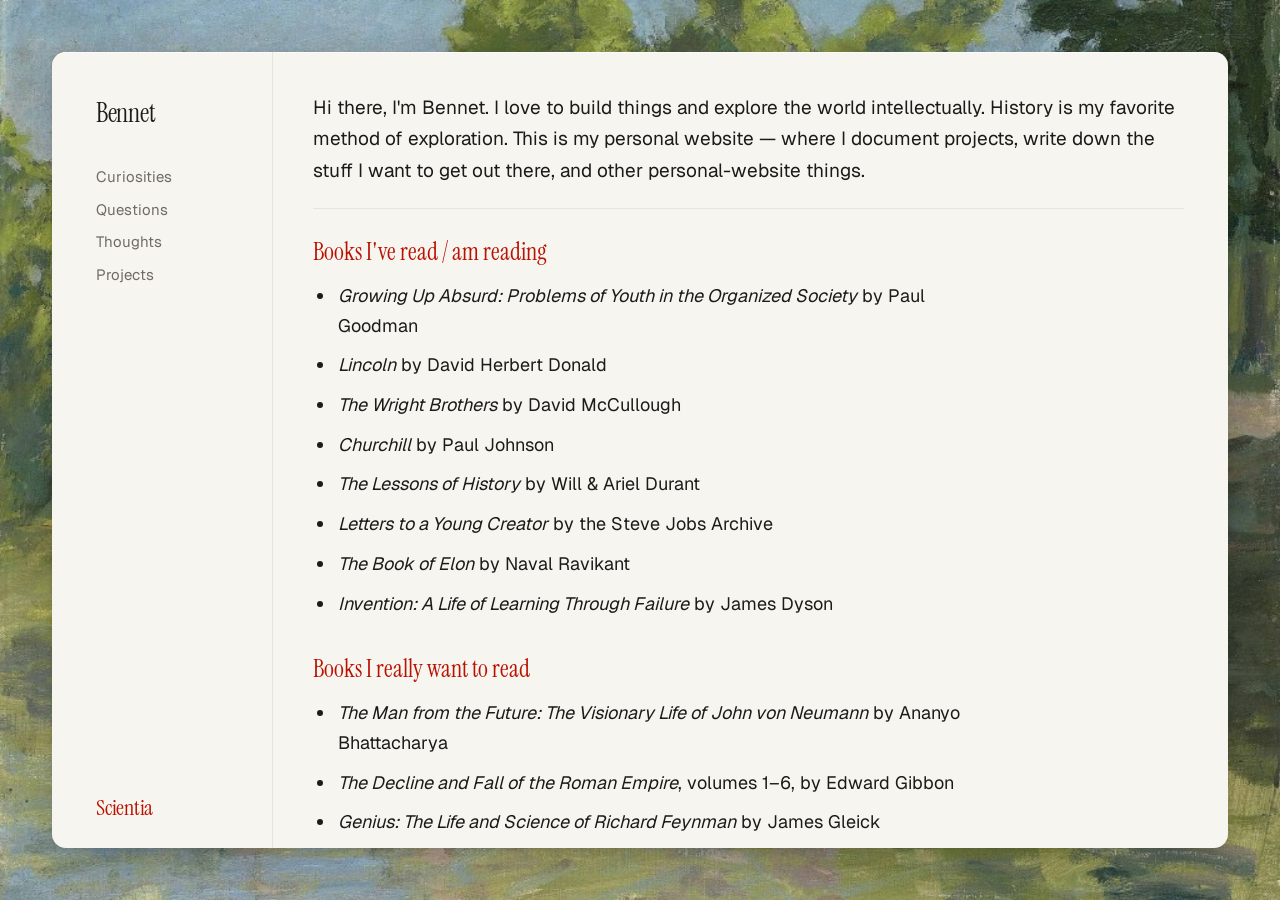
==== index.html @ 8492afeb "Add Fascinating People section to the homepage. Co-authored-by: Cursor <cursoragent@cursor.com>" ====
<!doctype html>
<html lang="en">
<head>
  <meta charset="utf-8">
  <meta name="viewport" content="width=device-width, initial-scale=1">
  <!-- Change "Benn" everywhere to whatever you want shown. -->
  <title>Bennet</title>
  <link rel="stylesheet" href="style.css">
</head>
<body>
  <div class="layout">

    <!-- ===== Sidebar (the same block appears on every page) ===== -->
    <aside class="sidebar">
      <div class="site-name"><a href="index.html">Bennet</a></div>
      <nav class="nav">
        <a href="curiosities.html">Curiosities</a>
        <a href="questions.html">Questions</a>
        <a href="thoughts.html">Thoughts</a>
        <a href="projects.html">Projects</a>
      </nav>
      <div class="company-link"><a href="https://scientia.bennetsc.com">Scientia</a></div>
    </aside>

    <!-- ===== Page content ===== -->
    <main class="content">
      <p class="lede">Hi there, I'm Bennet. I love to build things and explore the world intellectually. History is my favorite method of exploration. This is my personal website — where I document projects, write down the stuff I want to get out there, and other personal-website things.</p>

      <section class="about-section">
        <h2>Books I've read / am reading</h2>
        <ul>
          <li><em>Growing Up Absurd: Problems of Youth in the Organized Society</em> by Paul Goodman</li>
          <li><em>Lincoln</em> by David Herbert Donald</li>
          <li><em>The Wright Brothers</em> by David McCullough</li>
          <li><em>Churchill</em> by Paul Johnson</li>
          <li><em>The Lessons of History</em> by Will &amp; Ariel Durant</li>
          <li><em>Letters to a Young Creator</em> by the Steve Jobs Archive</li>
          <li><em>The Book of Elon</em> by Naval Ravikant</li>
          <li><em>Invention: A Life of Learning Through Failure</em> by James Dyson</li>
        </ul>
      </section>

      <section class="about-section">
        <h2>Books I really want to read</h2>
        <ul>
          <li><em>The Man from the Future: The Visionary Life of John von Neumann</em> by Ananyo Bhattacharya</li>
          <li><em>The Decline and Fall of the Roman Empire</em>, volumes 1–6, by Edward Gibbon</li>
          <li><em>Genius: The Life and Science of Richard Feynman</em> by James Gleick</li>
          <li><em>The Wealth of Nations</em> by Adam Smith</li>
          <li><em>Storm of Steel</em> by Ernst Jünger</li>
          <li><em>American Prometheus: The Triumph and Tragedy of J. Robert Oppenheimer</em> by Kai Bird</li>
          <li><em>What Do You Care What Other People Think?: Further Adventures of a Curious Character</em> by Richard P. Feynman</li>
          <li><em>John Adams</em> by David McCullough</li>
          <li><em>History Matters</em> by David McCullough</li>
        </ul>
      </section>

      <section class="about-section">
        <h2>Daily podcast reel</h2>
        <ul>
          <li>Founders</li>
          <li>David Senra</li>
          <li>Hardcore History</li>
          <li>Acquired</li>
        </ul>
      </section>

      <section class="about-section">
        <h2>Fascinating People</h2>
        <ul>
          <li>Richard P. Feynman</li>
          <li>Alexander the Great</li>
          <li>J. Robert Oppenheimer</li>
          <li>Napoleon Bonaparte</li>
          <li>Wilbur &amp; Orville Wright</li>
          <li>Edwin Land</li>
          <li>Jesus</li>
          <li>Will Durant</li>
          <li>Bill Gates</li>
          <li>John D. Rockefeller</li>
          <li>Abraham Lincoln</li>
          <li>Patrick Collison</li>
          <li>Winston Churchill</li>
          <li>Isaac Newton</li>
          <li>James Dyson</li>
          <li>George Washington</li>
          <li>Elon Musk</li>
          <li>Palmer Luckey</li>
        </ul>
      </section>

      <section class="about-section">
        <h2>Life philosophy</h2>
        <ul class="philosophy">
          <li><strong>Be kind.</strong> Make somebody's day better. Treat them better than anybody has ever treated them before.</li>
          <li><strong>Be default happy.</strong> There is absolutely no upside in being miserable, and there is only gain in being happy.</li>
          <li><strong>Be useful.</strong> Do or make something that would improve the life of somebody, somewhere.</li>
          <li><strong>Be different.</strong> Stop copying the crowd. Introduce a new, unique way of experiencing life. It makes you special.</li>
          <li><strong>Think independently and reason into belief.</strong> Just because the herd is jumping off a cliff doesn't make it right.</li>
          <li><strong>Conform.</strong> It is important to be harmonious on a minimal foundation with society, or else society doesn't work.</li>
          <li><strong>Be curious. Be curious. Be curious.</strong> Being curious about everything widens your understanding exponentially.</li>
          <li><strong>Read!</strong> Read a fucking history book. You do not know <em>anything</em> about life unless you've read history books.</li>
          <li><strong>Focus.</strong> Focus on the important things in life. Focus on your goal. Limit what you pursue to just three goals.</li>
          <li><strong>Family.</strong> One of those goals should be your family. There exists no better experience in life than a loving family.</li>
          <li><strong>Purpose.</strong> Have a purpose in life. People with no purpose slowly wither away a miserable and useless existence.</li>
          <li><strong>Help.</strong> Always help anybody and everybody when you can. It is both self-fulfilling and improves a person's life.</li>
        </ul>
      </section>
    </main>

  </div>
</body>
</html>
---- style.css ----
/* ============================================================
   Personal site — villa background with framed pages.

   Edit the look by changing the variables below;
   everything else follows.
   ============================================================ */

@import url("https://fonts.googleapis.com/css2?family=Geist+Mono:wght@400;500&family=Geist:wght@400;500;600;700&family=Instrument+Serif:ital@0;1&display=swap");

:root {
  --ink:        #1c1b19;   /* main text                          */
  --ink-soft:   #6f6c65;   /* muted text: descriptions, dates     */
  --paper:      #f7f5f0;   /* solid inner page / fallback         */
  --link:       #345776;   /* restrained ink-blue for links        */
  --link-hover: #213b52;   /* darker on hover                      */
  --rule:       #e7e4dd;   /* hairline dividers                    */
  --measure:    640px;     /* reading width for essays             */
  --sidebar:    220px;     /* sidebar width                        */
  --frame:      52px;      /* painting margin around inner page   */

  --font-geist-sans: "Geist", -apple-system, BlinkMacSystemFont, "Segoe UI", sans-serif;
  --font-display:    "Instrument Serif", Georgia, "Iowan Old Style", serif;
  --font-geist-mono: "Geist Mono", ui-monospace, "SF Mono", Menlo, monospace;
}

* { box-sizing: border-box; }
html { -webkit-text-size-adjust: 100%; }

body {
  margin: 0;
  height: 100vh;
  padding: var(--frame);
  overflow: hidden;
  background-color: var(--paper);
  background-image: url("assets/villa.jpg");
  background-position: center;
  background-size: cover;
  background-repeat: no-repeat;
  background-attachment: fixed;
  color: var(--ink);
  font-family: var(--font-geist-sans);
  font-size: 18px;
  line-height: 1.65;
  -webkit-font-smoothing: antialiased;
  text-rendering: optimizeLegibility;
}

code, kbd, pre, samp {
  font-family: var(--font-geist-mono);
}

a { color: var(--link); }
a:hover { color: var(--link-hover); }

/* ---- Framed layout: sidebar + content ----------------------- */
.layout {
  display: flex;
  align-items: stretch;
  max-width: none;
  width: 100%;
  height: calc(100vh - (var(--frame) * 2));
  margin: 0;
  padding: 0;
  gap: 0;
  background: var(--paper);
  border-radius: 14px;
  box-shadow:
    0 1px 0 rgba(255, 255, 255, 0.65) inset,
    0 12px 40px rgba(0, 0, 0, 0.18),
    0 2px 8px rgba(0, 0, 0, 0.08);
  overflow: hidden;
}

.sidebar {
  width: var(--sidebar);
  flex: 0 0 var(--sidebar);
  align-self: stretch;
  display: flex;
  flex-direction: column;
  overflow: hidden;
  padding: 40px 36px 22px 44px;
}

.content {
  flex: 1 1 auto;
  min-width: 0;
  min-height: 0;
  overflow-y: auto;
  padding: 40px 44px 56px 40px;
  border-left: 1px solid var(--rule);
  scrollbar-width: none; /* Firefox */
  -ms-overflow-style: none; /* legacy Edge */
}
.content::-webkit-scrollbar {
  display: none; /* Chrome, Safari */
}

/* Horizontal rule under intro / header / essay meta */
.content > .lede,
.content > .description,
.content > article > .meta {
  border-bottom: 1px solid var(--rule);
  padding-bottom: 22px;
  margin-bottom: 28px;
}

/* ---- Sidebar ------------------------------------------------ */
.site-name {
  font-family: var(--font-display);
  font-size: 26px;
  font-weight: 400;
  letter-spacing: -0.01em;
  margin: 0 0 30px 0;
}
.site-name a { color: var(--ink); text-decoration: none; }
.site-name a:hover { color: var(--ink); }

.company-link {
  font-family: var(--font-display);
  font-size: 22px;
  font-weight: 400;
  letter-spacing: -0.01em;
  margin-top: auto;
  padding-top: 14px;
}
.company-link a { color: #BA1000; text-decoration: none; }
.company-link a:hover { color: #BA1000; }

/* ---- Plain text nav links ----------------------------------- */
.nav {
  display: flex;
  flex-direction: column;
  gap: 8px;
}
.nav a {
  display: inline-block;
  color: var(--ink-soft);
  background: none;
  text-decoration: none;
  font-size: 15px;
  font-family: var(--font-geist-sans);
  font-weight: 400;
  text-align: left;
  padding: 0;
  border: none;
  border-radius: 0;
  box-shadow: none;
  transition: color 0.15s ease;
}
.nav a:hover {
  color: var(--ink);
  background: none;
  transform: none;
  box-shadow: none;
}
.nav a.active {
  color: var(--ink);
  font-weight: 500;
  background: none;
  text-decoration: none;
  box-shadow: none;
  border: none;
}

/* ---- Content ------------------------------------------------ */
h1 {
  font-family: var(--font-display);
  font-size: 32px;
  font-weight: 400;
  line-height: 1.2;
  letter-spacing: -0.01em;
  margin: 0 0 10px 0;
}

.lede {
  font-size: 19px;
  margin: 0 0 26px 0;
}

/* the one-line blurb under a section heading */
.description {
  color: var(--ink-soft);
  font-size: 17px;
  max-width: 34em;
  margin: 0 0 38px 0;
}

/* ---- About sections on the index --------------------------- */
.about-section {
  margin: 0 0 36px 0;
  max-width: 38em;
}

.about-section h2 {
  font-family: var(--font-display);
  font-size: 24px;
  font-weight: 400;
  line-height: 1.25;
  margin: 0 0 14px 0;
  color: #BA1000;
}

.about-section ul {
  list-style: disc;
  margin: 0;
  padding: 0 0 0 1.25em;
}

.about-section li {
  margin: 0 0 10px 0;
  padding-left: 0.15em;
}

.about-section li:last-child {
  margin-bottom: 0;
}

.about-section .philosophy {
  list-style: none;
  padding-left: 0;
}

.about-section .philosophy li {
  margin: 0 0 16px 0;
  padding-left: 0;
}

.about-section .philosophy strong {
  font-weight: 600;
  color: var(--ink);
}

/* ---- Directory / content list links ------------------------- */
.content > li > a,
.content li > a,
.essays a {
  text-decoration: none;
}
.content > li > a:hover,
.content li > a:hover,
.essays a:hover {
  text-decoration: none;
}

.essays { list-style: none; margin: 0; padding: 0; }
.essays li { margin: 0 0 14px 0; }
.essays a {
  font-size: 19px;
}
.essays .date {
  color: var(--ink-soft);
  font-style: italic;
  font-size: 14px;
  margin-left: 8px;
}

.empty { color: var(--ink-soft); font-style: italic; }

/* ---- Essay body --------------------------------------------- */
article .meta {
  color: var(--ink-soft);
  font-size: 14px;
  margin: 0 0 32px 0;
}
article p { margin: 0 0 20px 0; }
article h2 {
  font-family: var(--font-display);
  font-size: 24px;
  font-weight: 400;
  margin: 38px 0 12px 0;
}
article blockquote {
  margin: 24px 0;
  padding: 0 0 0 18px;
  border-left: 2px solid var(--rule);
  color: var(--ink-soft);
  font-style: italic;
}

.back {
  display: inline-block;
  margin-top: 48px;
  font-size: 15px;
  text-decoration: none;
}
.back:hover { text-decoration: none; }

/* ---- Mobile ------------------------------------------------- */
@media (max-width: 720px) {
  /* fixed backgrounds are unreliable on mobile browsers */
  body { background-attachment: scroll; }

  :root { --frame: 18px; }

  .layout {
    flex-direction: column;
    padding: 0;
    gap: 0;
    height: calc(100vh - (var(--frame) * 2));
    border-radius: 12px;
  }

  .sidebar {
    width: auto;
    flex: 0 0 auto;
    align-self: stretch;
    overflow: visible;
    padding: 28px 22px 22px;
    border-right: none;
    border-bottom: 1px solid var(--rule);
  }

  .content {
    flex: 1 1 auto;
    min-height: 0;
    max-width: none;
    overflow-y: auto;
    padding: 22px 22px 40px;
    border-left: none;
  }

  .site-name { margin-bottom: 14px; }
  .company-link {
    margin-top: 18px;
    padding-top: 0;
    font-size: 18px;
  }
  .nav {
    flex-direction: row;
    flex-wrap: wrap;
    gap: 10px 18px;
  }
  .nav a {
    padding: 0;
    font-size: 14px;
  }
}
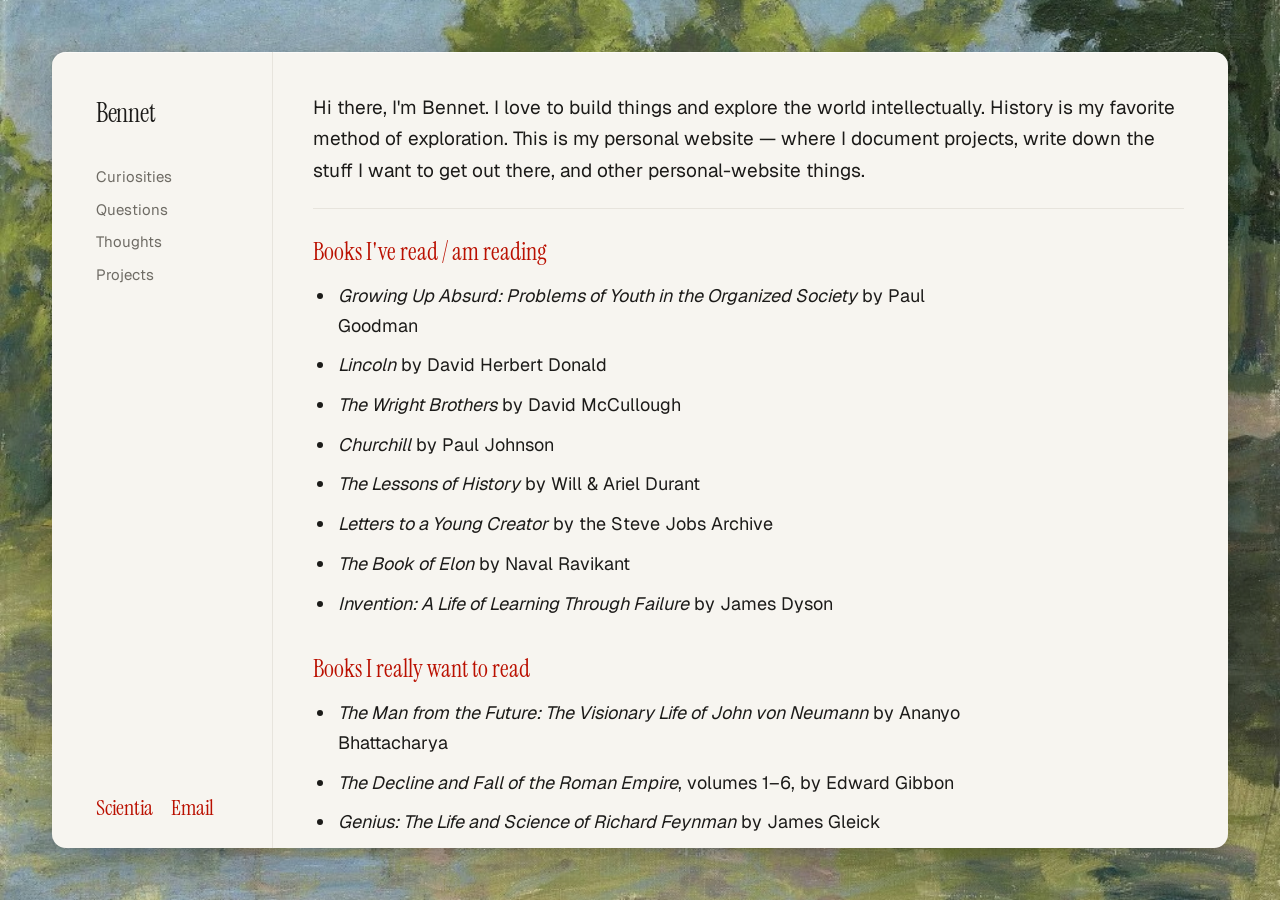
==== commit c3f85418: "Add sidebar Email link next to Scientia. Co-authored-by: Cursor <cursoragent@cursor.com>" ====
--- a/index.html
+++ b/index.html
@@ -19,7 +19,7 @@
         <a href="thoughts.html">Thoughts</a>
         <a href="projects.html">Projects</a>
       </nav>
-      <div class="company-link"><a href="https://scientia.bennetsc.com">Scientia</a></div>
+      <div class="company-link"><a href="https://scientia.bennetsc.com">Scientia</a><a href="mailto:bennetsc@icloud.com">Email</a></div>
     </aside>
 
     <!-- ===== Page content ===== -->
--- a/style.css
+++ b/style.css
@@ -116,6 +116,9 @@
 .site-name a:hover { color: var(--ink); }
 
 .company-link {
+  display: flex;
+  align-items: baseline;
+  gap: 18px;
   font-family: var(--font-display);
   font-size: 22px;
   font-weight: 400;
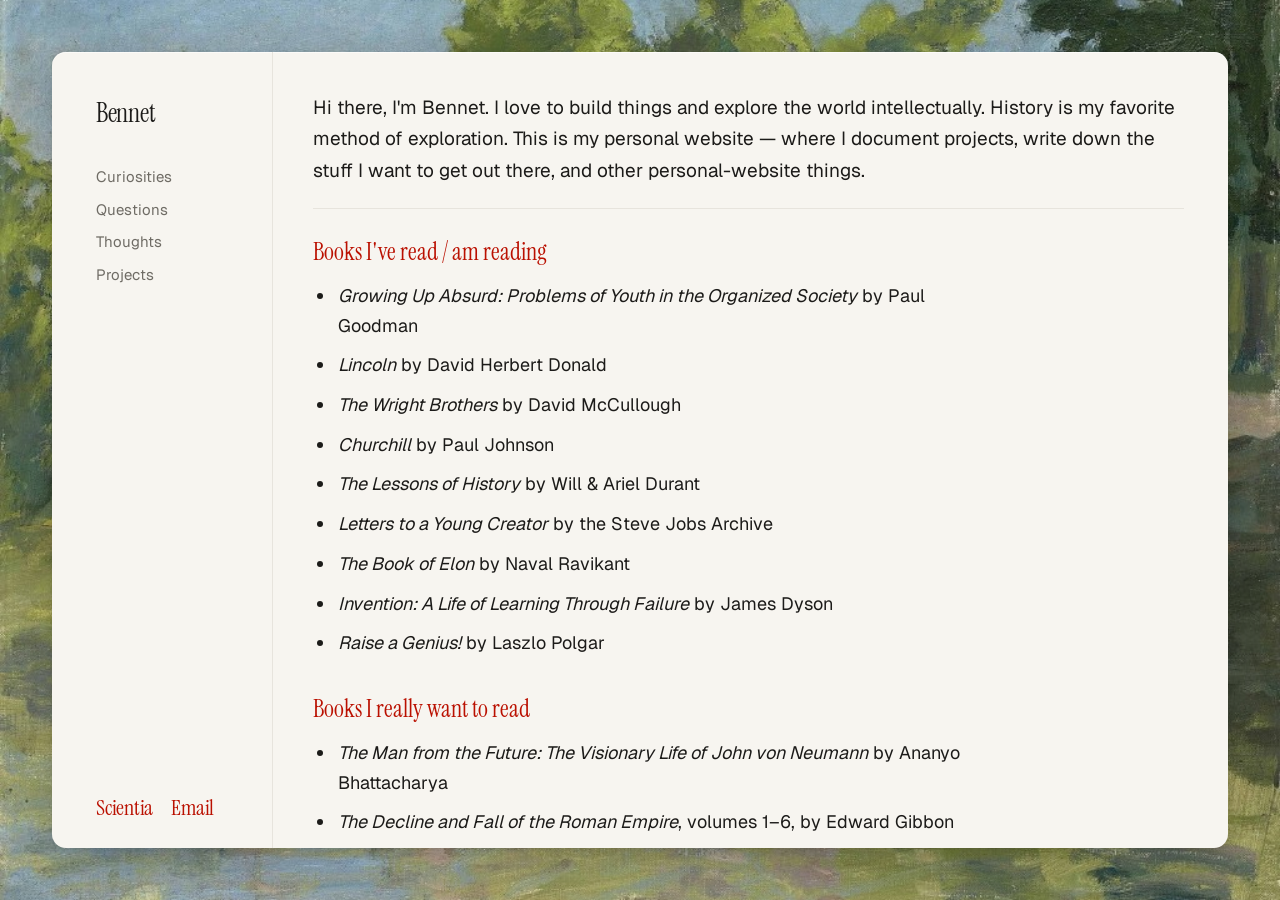
==== commit bc7a5038: "Add Raise a Genius! to books read list. Co-authored-by: Cursor <cursoragent@cursor.com>" ====
--- a/index.html
+++ b/index.html
@@ -37,6 +37,7 @@
           <li><em>Letters to a Young Creator</em> by the Steve Jobs Archive</li>
           <li><em>The Book of Elon</em> by Naval Ravikant</li>
           <li><em>Invention: A Life of Learning Through Failure</em> by James Dyson</li>
+          <li><em>Raise a Genius!</em> by Laszlo Polgar</li>
         </ul>
       </section>
 
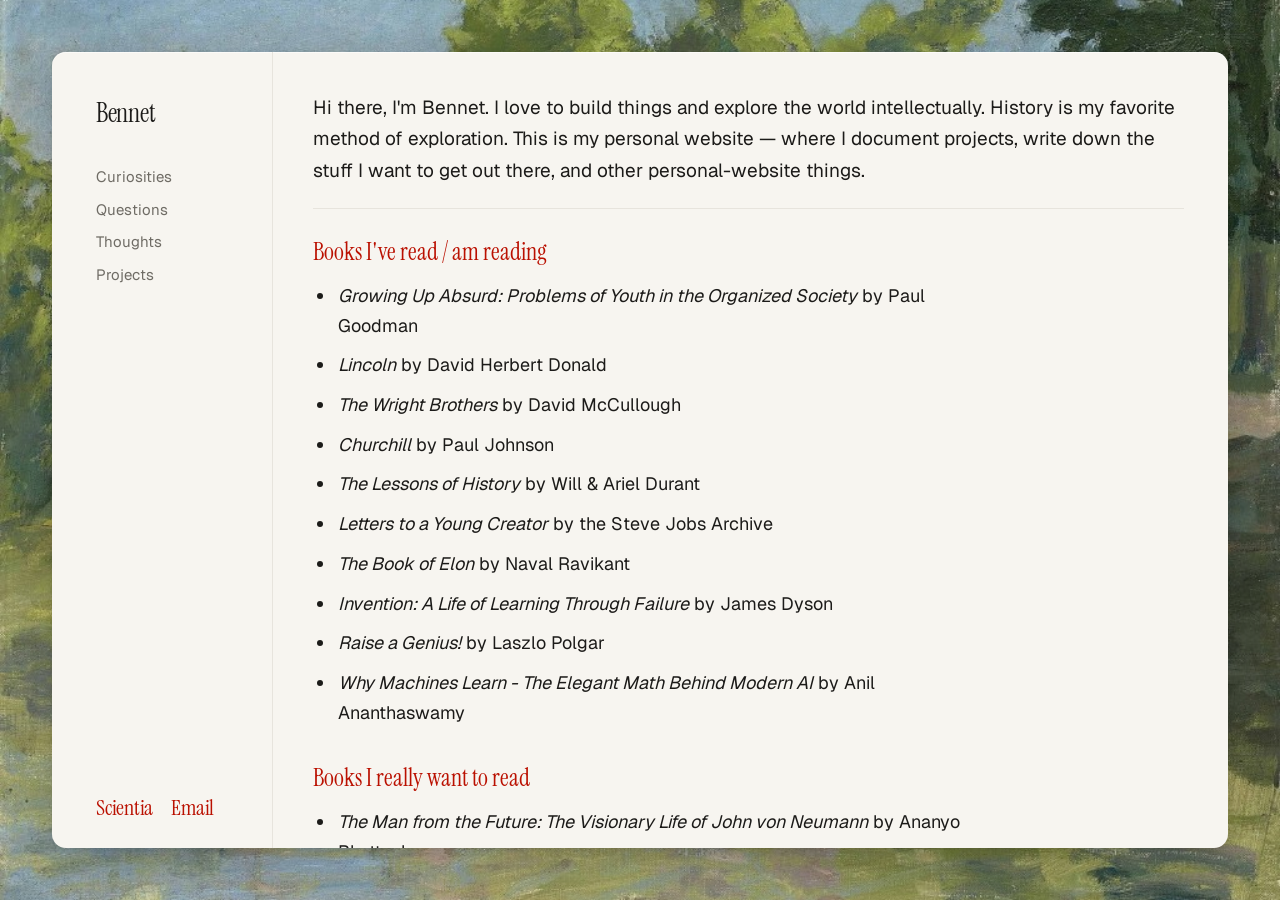
==== commit 1374a0b2: "added book" ====
--- a/index.html
+++ b/index.html
@@ -19,7 +19,7 @@
         <a href="thoughts.html">Thoughts</a>
         <a href="projects.html">Projects</a>
       </nav>
-      <div class="company-link"><a href="https://scientia.bennetsc.com">Scientia</a><a href="mailto:bennetsc@icloud.com">Email</a></div>
+      <div class="company-link"><a href="https://scientia.bennetsc.com">Scientia</a><a href="mailto:bennet@bennetsc.com">Email</a></div>
     </aside>
 
     <!-- ===== Page content ===== -->
@@ -37,7 +37,9 @@
           <li><em>Letters to a Young Creator</em> by the Steve Jobs Archive</li>
           <li><em>The Book of Elon</em> by Naval Ravikant</li>
           <li><em>Invention: A Life of Learning Through Failure</em> by James Dyson</li>
-          <li><em>Raise a Genius!</em> by Laszlo Polgar</li>
+          <li><em>Raise a Genius!</em> by Laszlo Polgar</li>          
+          <li><em>Why Machines Learn - The Elegant Math Behind Modern AI</em> by Anil Ananthaswamy</li>
+
         </ul>
       </section>
 
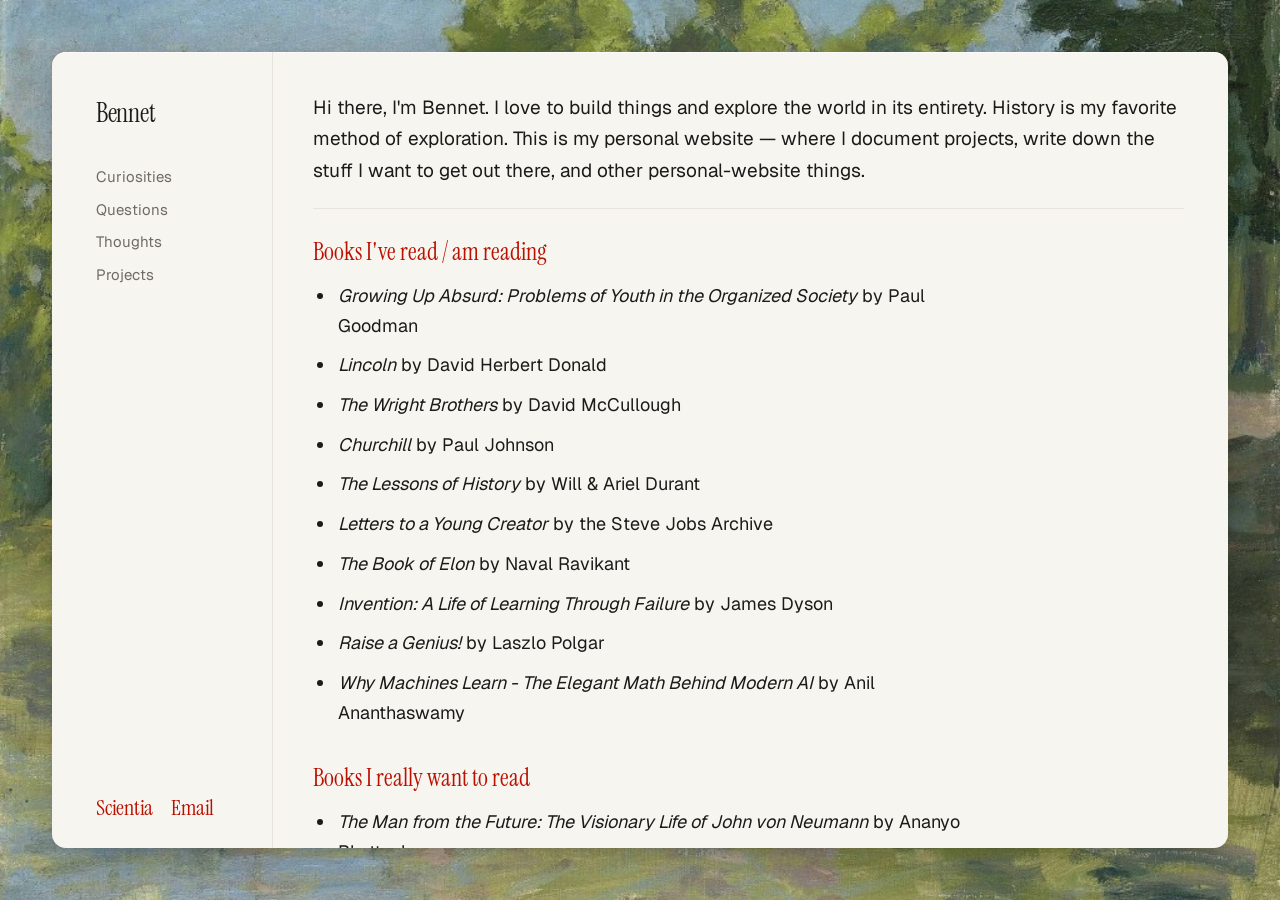
==== commit 4a2b1fe9: "miniscule change" ====
--- a/index.html
+++ b/index.html
@@ -24,7 +24,7 @@
 
     <!-- ===== Page content ===== -->
     <main class="content">
-      <p class="lede">Hi there, I'm Bennet. I love to build things and explore the world intellectually. History is my favorite method of exploration. This is my personal website — where I document projects, write down the stuff I want to get out there, and other personal-website things.</p>
+      <p class="lede">Hi there, I'm Bennet. I love to build things and explore the world in its entirety. History is my favorite method of exploration. This is my personal website — where I document projects, write down the stuff I want to get out there, and other personal-website things.</p>
 
       <section class="about-section">
         <h2>Books I've read / am reading</h2>
@@ -59,12 +59,15 @@
       </section>
 
       <section class="about-section">
-        <h2>Daily podcast reel</h2>
+        <h2>Favorite Podcasts</h2>
         <ul>
           <li>Founders</li>
           <li>David Senra</li>
           <li>Hardcore History</li>
           <li>Acquired</li>
+          <li>Life of Caesar by Cameron Reilly & Ray Harris</li>
+          <li>The Plutarch Podcast</li>
+
         </ul>
       </section>
 
--- a/style.css
+++ b/style.css
@@ -280,6 +280,38 @@
   font-style: italic;
 }
 
+.essay-figure,
+.essay-gallery figure {
+  margin: 30px 0;
+}
+
+.essay-figure img,
+.essay-gallery img {
+  display: block;
+  width: min(100%, 280px);
+  height: auto;
+  border-radius: 8px;
+}
+
+.essay-figure figcaption,
+.essay-gallery figcaption {
+  margin-top: 8px;
+  color: var(--ink-soft);
+  font-size: 14px;
+  line-height: 1.4;
+}
+
+.essay-gallery {
+  display: grid;
+  grid-template-columns: repeat(2, minmax(0, 1fr));
+  gap: 18px;
+  margin: 30px 0;
+}
+
+.essay-gallery figure {
+  margin: 0;
+}
+
 .back {
   display: inline-block;
   margin-top: 48px;
@@ -337,4 +369,8 @@
     padding: 0;
     font-size: 14px;
   }
-}
+
+  .essay-gallery {
+    grid-template-columns: 1fr;
+  }
+}
